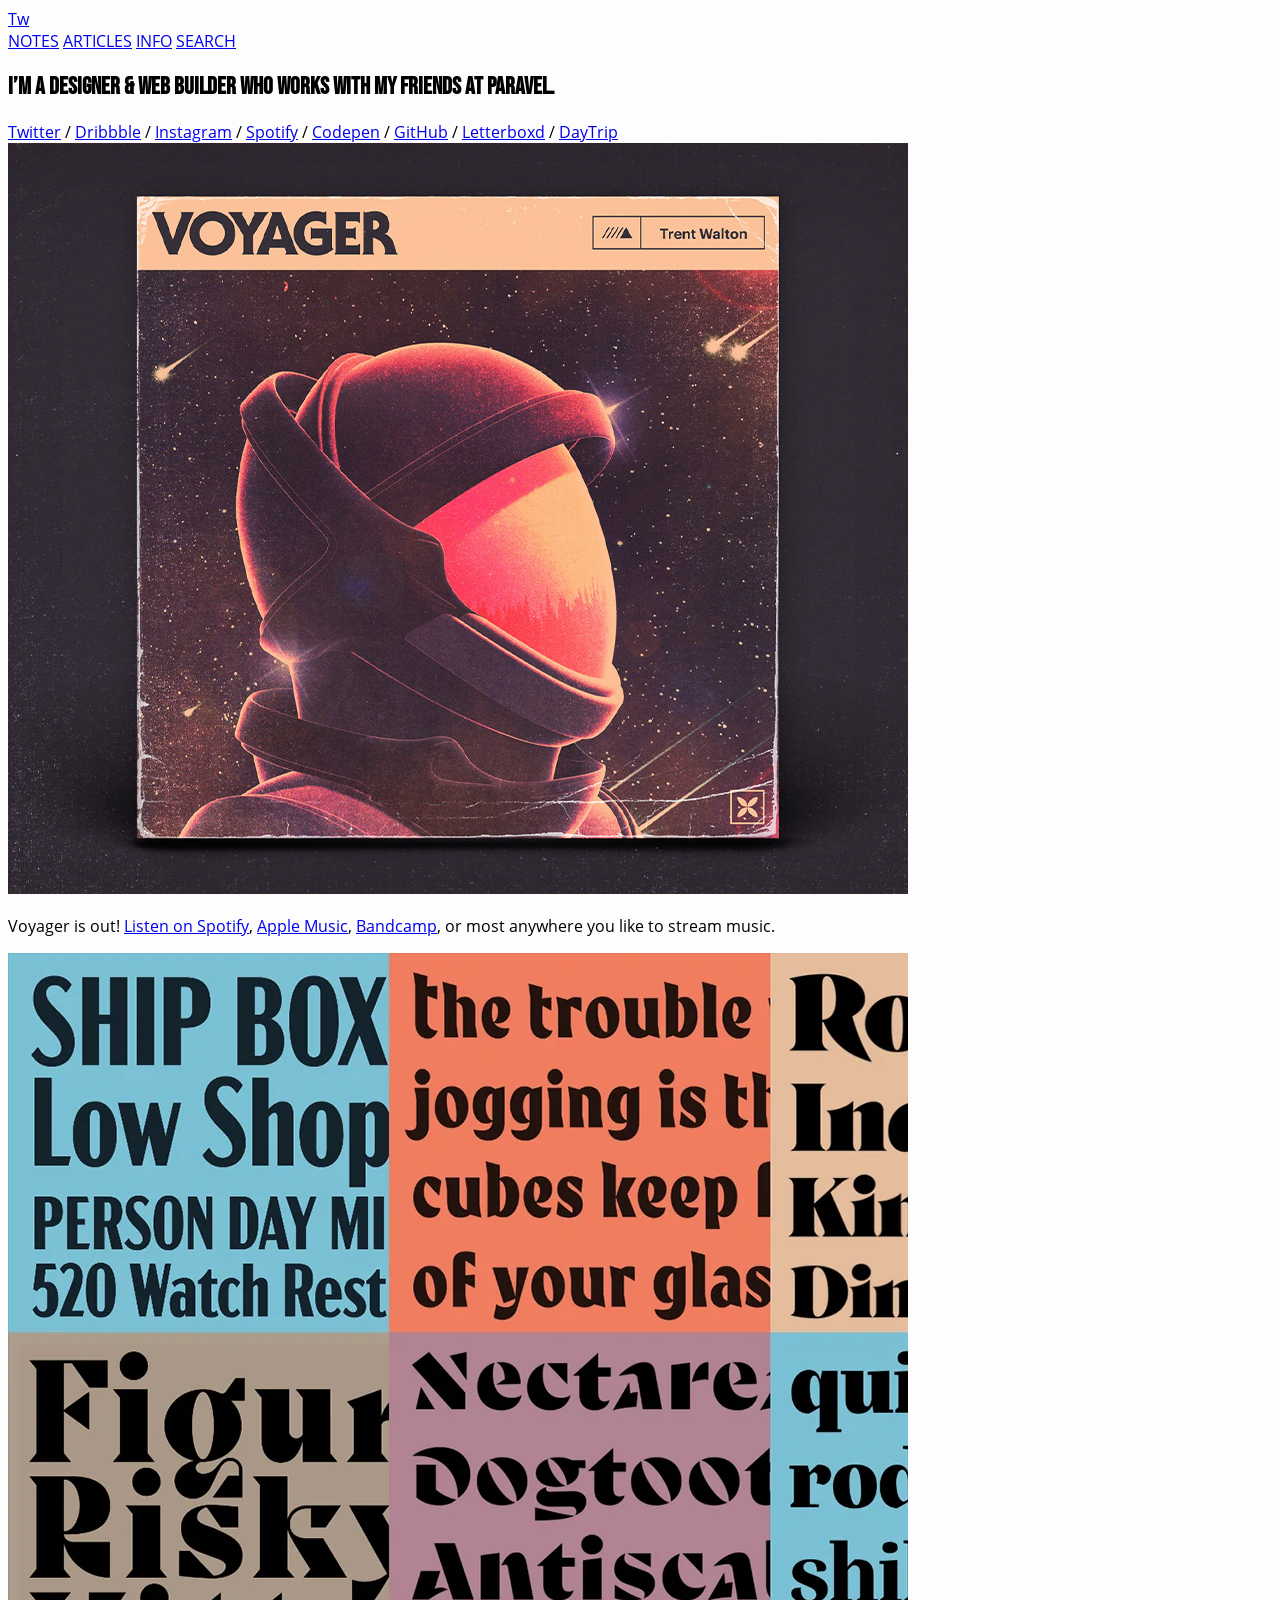
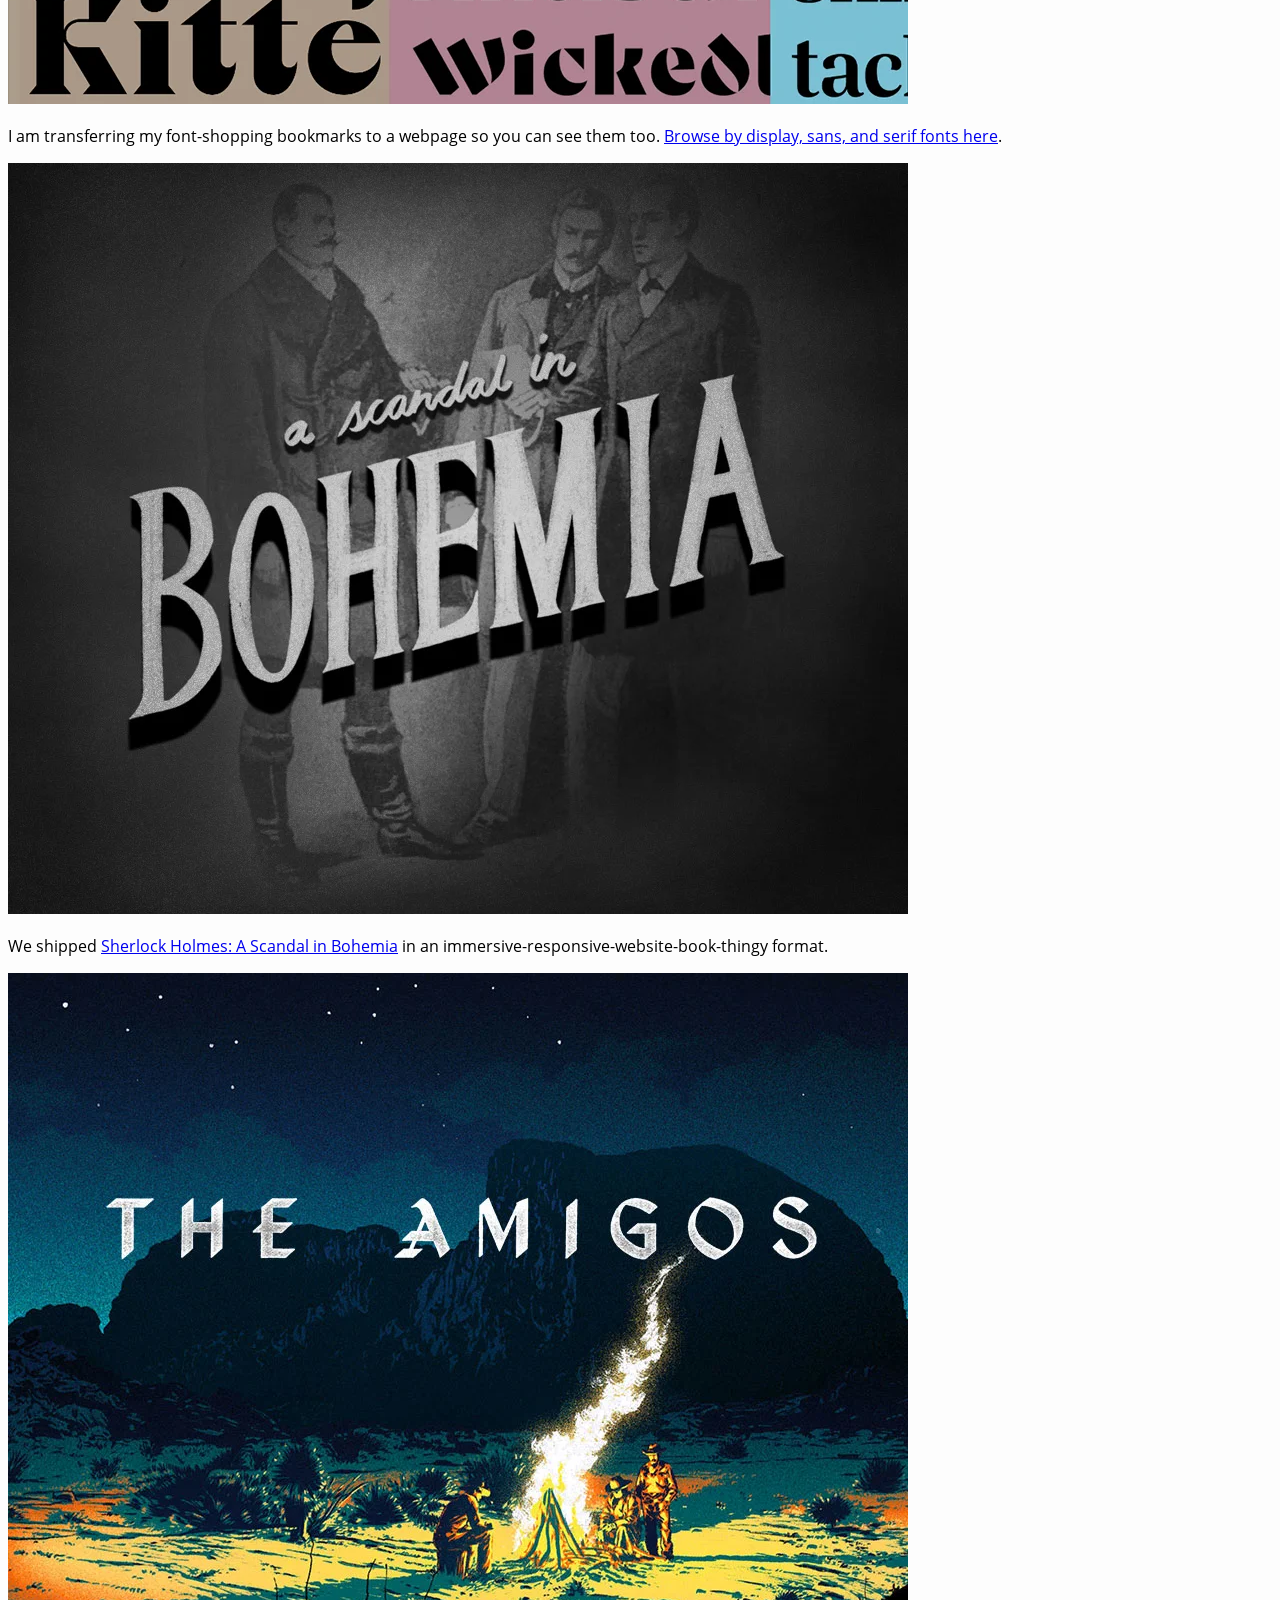
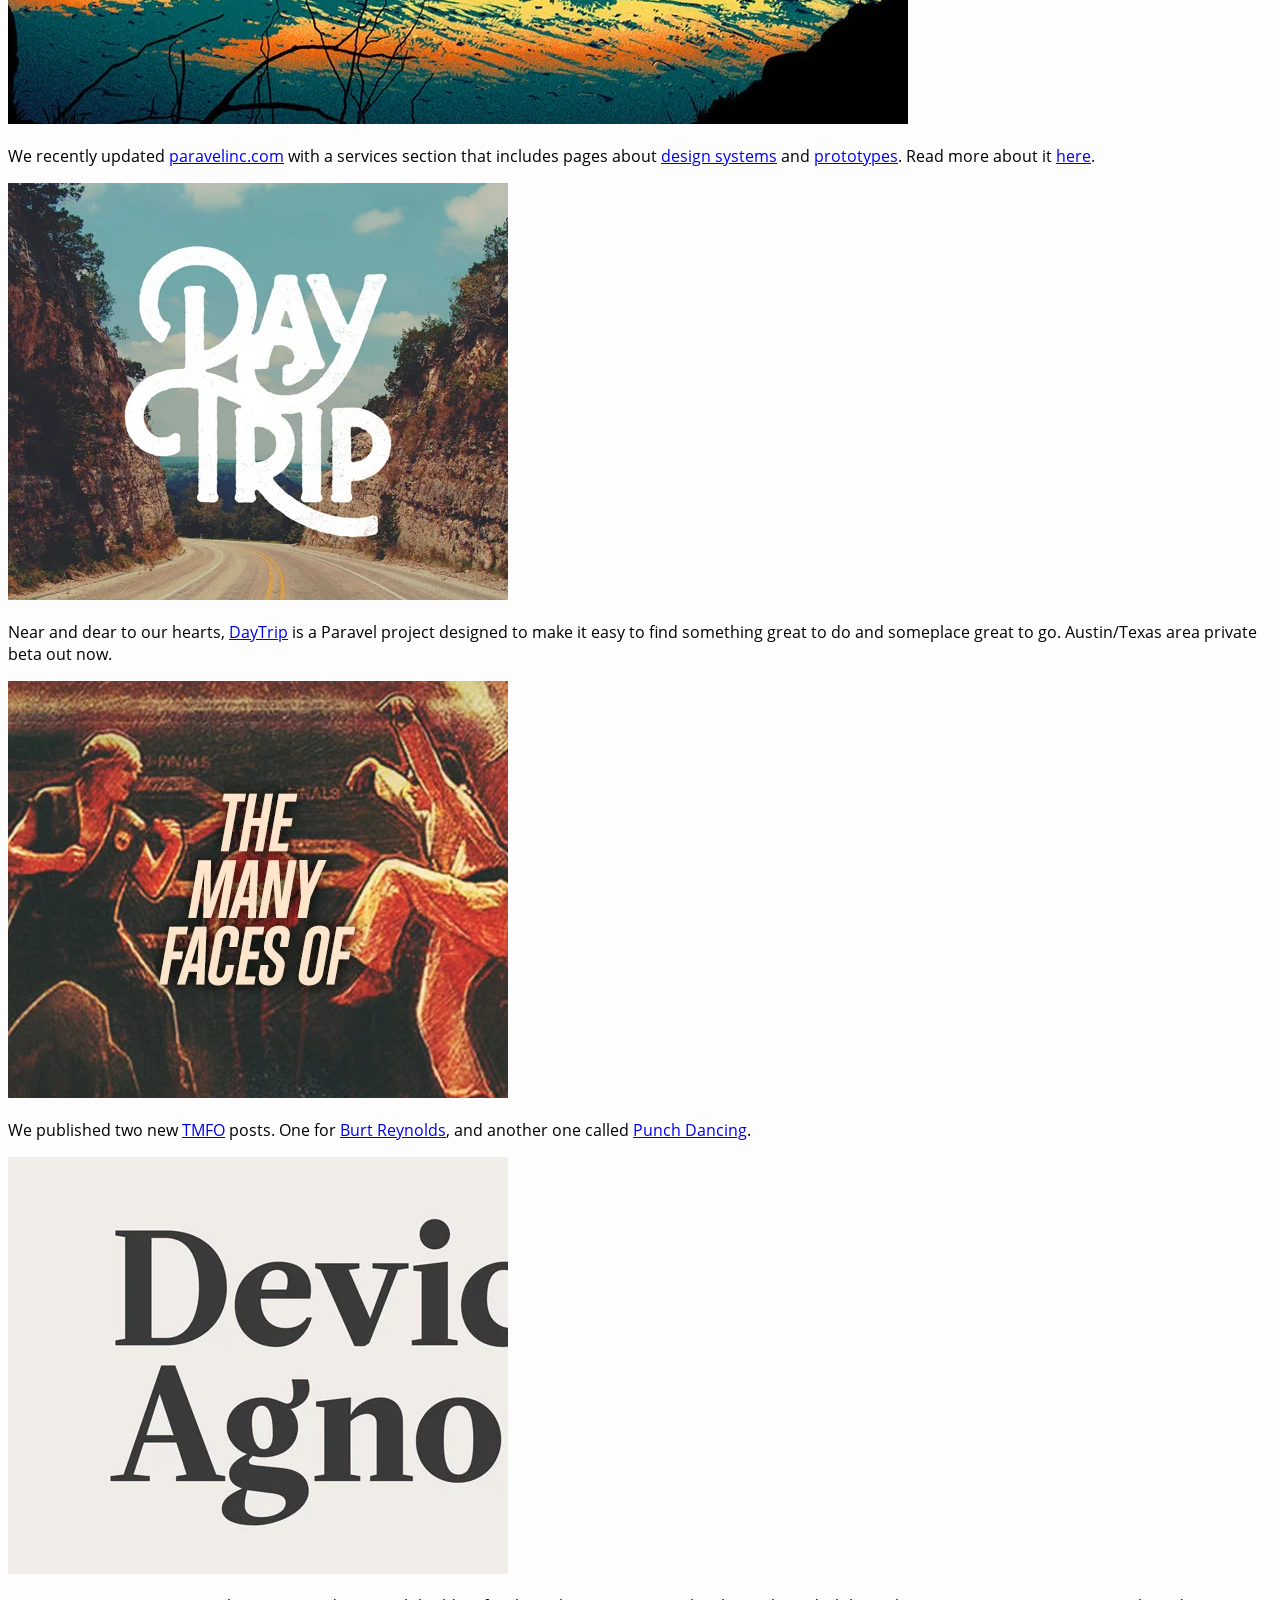
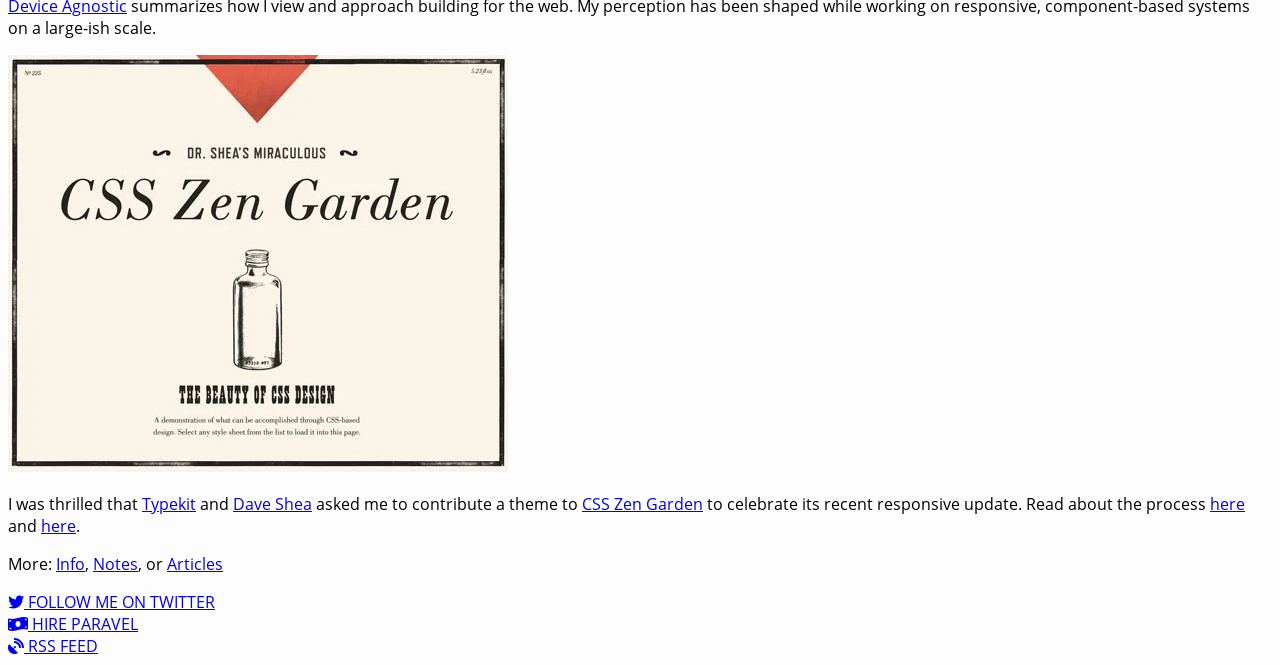
==== index.html @ 5608845d "Structure" ====
<!DOCTYPE html>
<html lang="es">
  <head>
    <meta charset="UTF-8">
    <meta http-equiv="X-UA-Compatible" content="IE=edge">
    <meta name="viewport" content="width=device-width, initial-scale=1.0">
    <title>Trent Walton (Imitacion)</title>
    <link rel="stylesheet" href="https://cdnjs.cloudflare.com/ajax/libs/font-awesome/5.15.3/css/all.min.css" integrity="sha512-iBBXm8fW90+nuLcSKlbmrPcLa0OT92xO1BIsZ+ywDWZCvqsWgccV3gFoRBv0z+8dLJgyAHIhR35VZc2oM/gI1w==" crossorigin="anonymous" referrerpolicy="no-referrer" />
    <link rel="stylesheet" href="css/normalize.css">
    <link rel="stylesheet" href="css/style.css">
  </head>
  <body>
    <div class="container">
      <!-- Header -->
      <header class="header">
        <!-- Header__Logo -->
        <div class="header__logo">
          <a class="header__logo__link" href="/">Tw</a>
        </div>
        <!-- Header__Nav -->
        <nav class="header__nav">
          <a class="header__nav__link" href="#">NOTES</a>
          <a class="header__nav__link" href="#">ARTICLES</a>
          <a class="header__nav__link" href="#">INFO</a>
          <a class="header__nav__link" href="#">SEARCH</a>
        </nav>
      </header>

      <!-- Main -->
      <main class="main">
        <article class="main__article">
          <!-- Main__Article__Title -->
          <h1 class="main__article__title">I’m a designer & web builder who works with my friends at Paravel.</h1>
          <!-- Main__Article__Title__Links -->
          <div class="main__article__title__links">
            <a href="#" class="main__article__title__links__link">Twitter</a> / 
            <a href="#" class="main__article__title__links__link">Dribbble</a> / 
            <a href="#" class="main__article__title__links__link">Instagram</a> / 
            <a href="#" class="main__article__title__links__link">Spotify</a> / 
            <a href="#" class="main__article__title__links__link">Codepen</a> / 
            <a href="#" class="main__article__title__links__link">GitHub</a> / 
            <a href="#" class="main__article__title__links__link">Letterboxd</a> / 
            <a href="#" class="main__article__title__links__link">DayTrip</a>
          </div>
          <!-- Main__Article__Section -->
          <section class="main__article__section">
            <div class="main__article__section__img">
              <img src="img/img-1.jpg" alt="">
            </div>
            <div class="main__article__section__txt">
              <p class="main__article__section__txt__text">Voyager is out! <a class="main__article__section__txt__text__link" href="#">Listen on Spotify</a>, <a class="main__article__section__txt__text__link" href="#">Apple Music</a>, <a class="main__article__section__txt__text__link" href="#">Bandcamp</a>, or most anywhere you like to stream music.</p>
            </div>
          </section>

          <section class="main__article__section">
            <div class="main__article__section__img">
              <img src="img/img-2.jpg" alt="">
            </div>
            <div class="main__article__section__txt">
              <p class="main__article__section__txt__text">I am transferring my font-shopping bookmarks to a webpage so you can see them too. <a class="main__article__section__txt__text__link" href="#">Browse by display, sans, and serif fonts here</a>.</p>
            </div>
          </section>

          <section class="main__article__section">
            <div class="main__article__section__img">
              <img src="img/img-3.jpg" alt="">
            </div>
            <div class="main__article__section__txt">
              <p class="main__article__section__txt__text">We shipped <a class="main__article__section__txt__text__link" href="#">Sherlock Holmes: A Scandal in Bohemia</a> in an immersive-responsive-website-book-thingy format.</p>
            </div>
          </section>

          <section class="main__article__section">
            <div class="main__article__section__img">
              <img src="img/img-4.jpg" alt="">
            </div>
            <div class="main__article__section__txt">
              <p class="main__article__section__txt__text">We recently updated <a class="main__article__section__txt__text__link" href="#">paravelinc.com</a> with a services section that includes pages about <a class="main__article__section__txt__text__link" href="#">design systems</a> and <a class="main__article__section__txt__text__link" href="#">prototypes</a>. Read more about it <a class="main__article__section__txt__text__link" href="#">here</a>.</p>
            </div>
          </section>

          <section class="main__article__section">
            <div class="main__article__section__img">
              <img src="img/img-5.jpg" alt="">
            </div>
            <div class="main__article__section__txt">
              <p class="main__article__section__txt__text">Near and dear to our hearts, <a class="main__article__section__txt__text__link" href="#">DayTrip</a> is a Paravel project designed to make it easy to find something great to do and someplace great to go. Austin/Texas area private beta out now.</p>
            </div>
          </section>

          <section class="main__article__section">
            <div class="main__article__section__img">
              <img src="img/img-6.jpg" alt="">
            </div>
            <div class="main__article__section__txt">
              <p class="main__article__section__txt__text">We published two new <a class="main__article__section__txt__text__link" href="#">TMFO</a> posts. One for <a class="main__article__section__txt__text__link" href="#">Burt Reynolds</a>, and another one called <a class="main__article__section__txt__text__link" href="#">Punch Dancing</a>.</p>
            </div>
          </section>

          <section class="main__article__section">
            <div class="main__article__section__img">
              <img src="img/img-7.jpg" alt="">
            </div>
            <div class="main__article__section__txt">
              <p class="main__article__section__txt__text"><a class="main__article__section__txt__text__link" href="#">Device Agnostic</a> summarizes how I view and approach building for the web. My perception has been shaped while working on responsive, component-based systems on a large-ish scale.</p>
            </div>
          </section>

          <section class="main__article__section">
            <div class="main__article__section__img">
              <img src="img/img-8.jpg" alt="">
            </div>
            <div class="main__article__section__txt">
              <p class="main__article__section__txt__text">I was thrilled that <a class="main__article__section__txt__text__link" href="#">Typekit</a> and <a class="main__article__section__txt__text__link" href="#">Dave Shea</a> asked me to contribute a theme to <a class="main__article__section__txt__text__link" href="#">CSS Zen Garden</a> to celebrate its recent responsive update. Read about the process <a class="main__article__section__txt__text__link" href="#">here</a> and <a class="main__article__section__txt__text__link" href="#">here</a>.</p>
            </div>
          </section>

          <!-- Main__Article__More -->
          <div class="main__article__more">
            <p class="main__article__more__txt">More: <a class="main__article__more__txt__link" href="#">Info</a>, <a class="main__article__more__txt__link" href="#">Notes</a>, or <a class="main__article__more__txt__link" href="#">Articles</a></p>
          </div>
        </article>
      </main>

      <!-- Footer -->
      <footer class="footer">
        <!-- Footer__Social -->
        <div class="footer__social">
          <a class="footer__social__link" href="#"><i class="fab fa-twitter"></i> FOLLOW ME ON TWITTER</a>
        </div>
        <!-- Footer__Contact -->
        <div class="footer__contact">
          <div class="footer__contact__links">
            <a href="#" class="footer__contact__links__link"><i class="fas fa-money-bill-wave"></i> HIRE PARAVEL</a>
          </div>

          <div class="footer__contact__links">
            <a href="#" class="footer__contact__links__link"><i class="fas fa-satellite-dish"></i> RSS FEED</a>
          </div>
        </div>
      </footer>
    </div>
  </body>
</html>
---- css/style.css ----
/* ---------- Fonts ---------- */
@font-face {
  font-family: "Lobster";
  src: url(../fonts/Lobster-Regular.ttf);
}
@font-face {
  font-family: "Bebas Neue";
  src: url(../fonts/BebasNeue-Regular.ttf);
}
@font-face {
  font-family: "Open Sans";
  font-weight: lighter;
  src: url(../fonts/OpenSans-Light.ttf);
}
@font-face {
  font-family: "Open Sans";
  src: url(../fonts/OpenSans-Regular.ttf);
}
@font-face {
  font-family: "Open Sans";
  font-weight: bold;
  src: url(../fonts/OpenSans-Bold.ttf);
}

/* ---------- All --------- */
body {
  background: rgb(253, 253, 253);
  font-family: "Open Sans", serif;
  font-weight: lighter;
}

h1, h2, h3, h4, h5, h6 {
  font-family: "Bebas Neue";
}
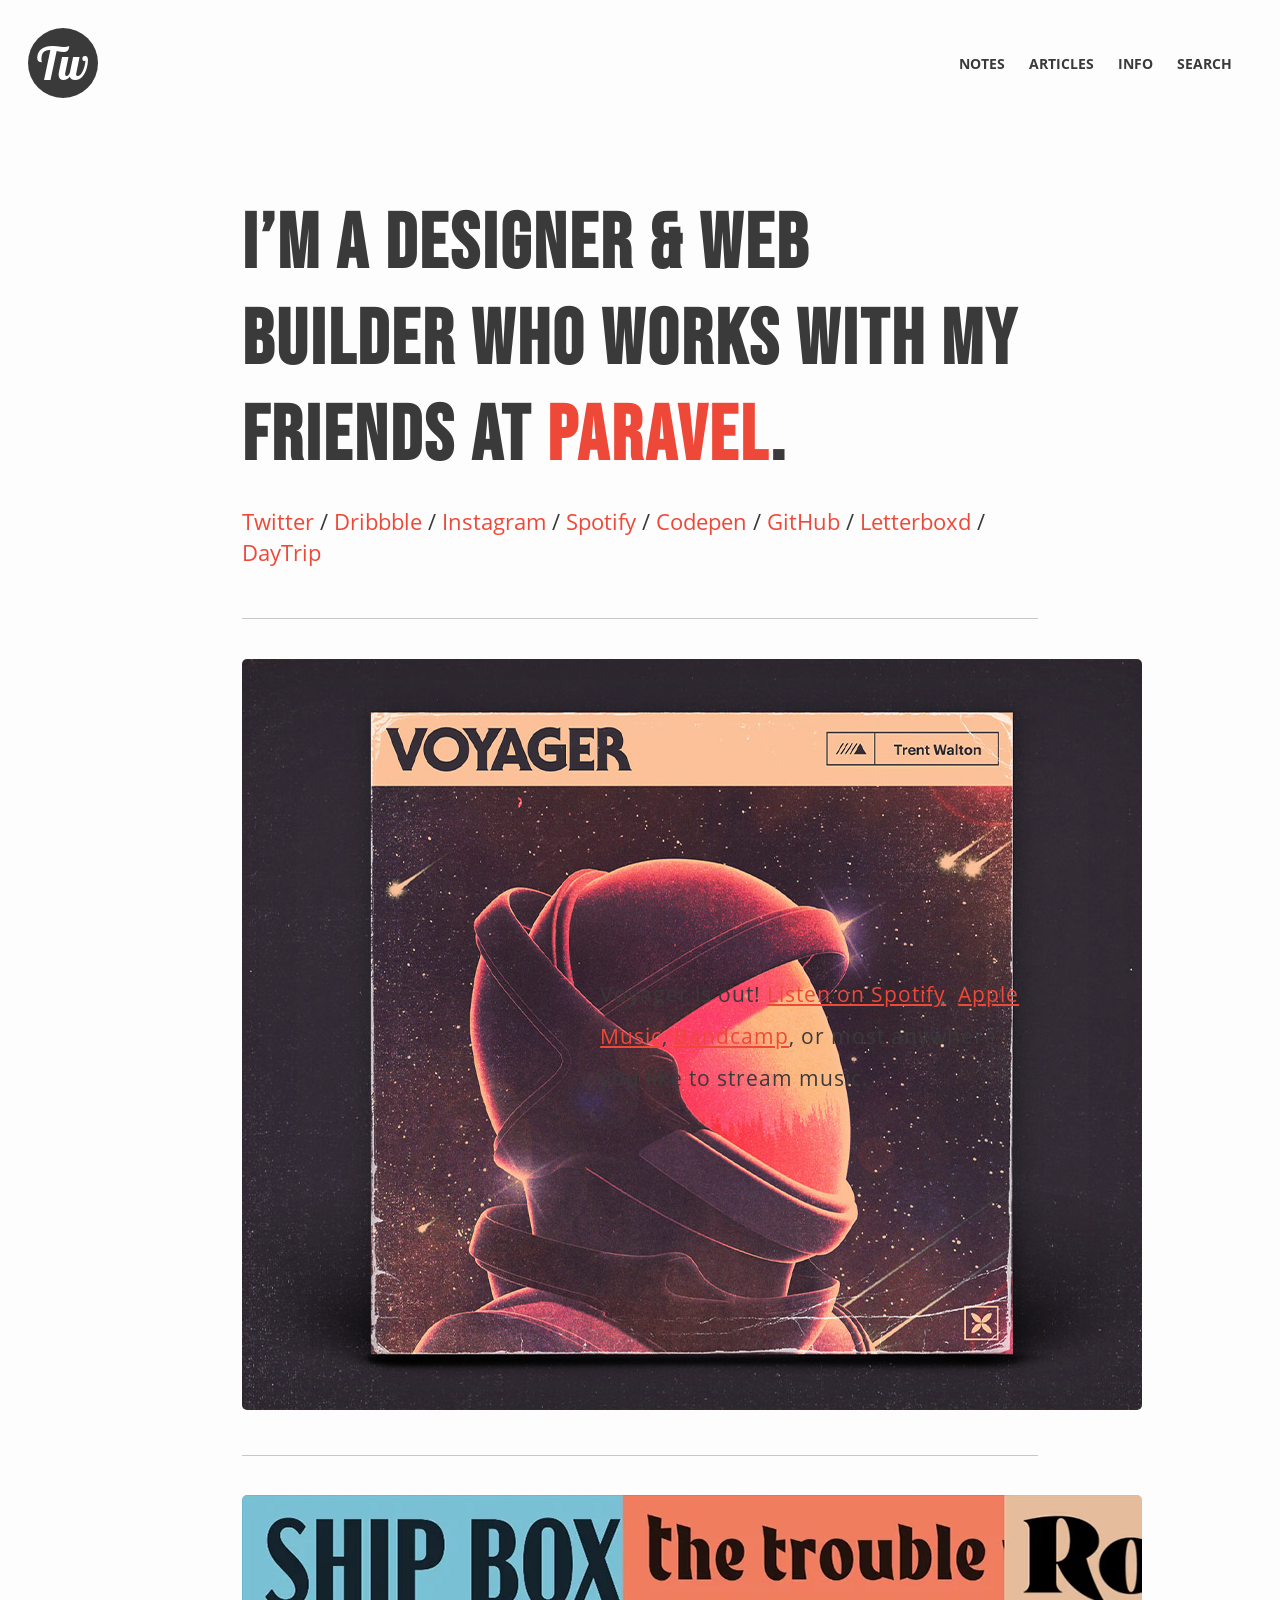
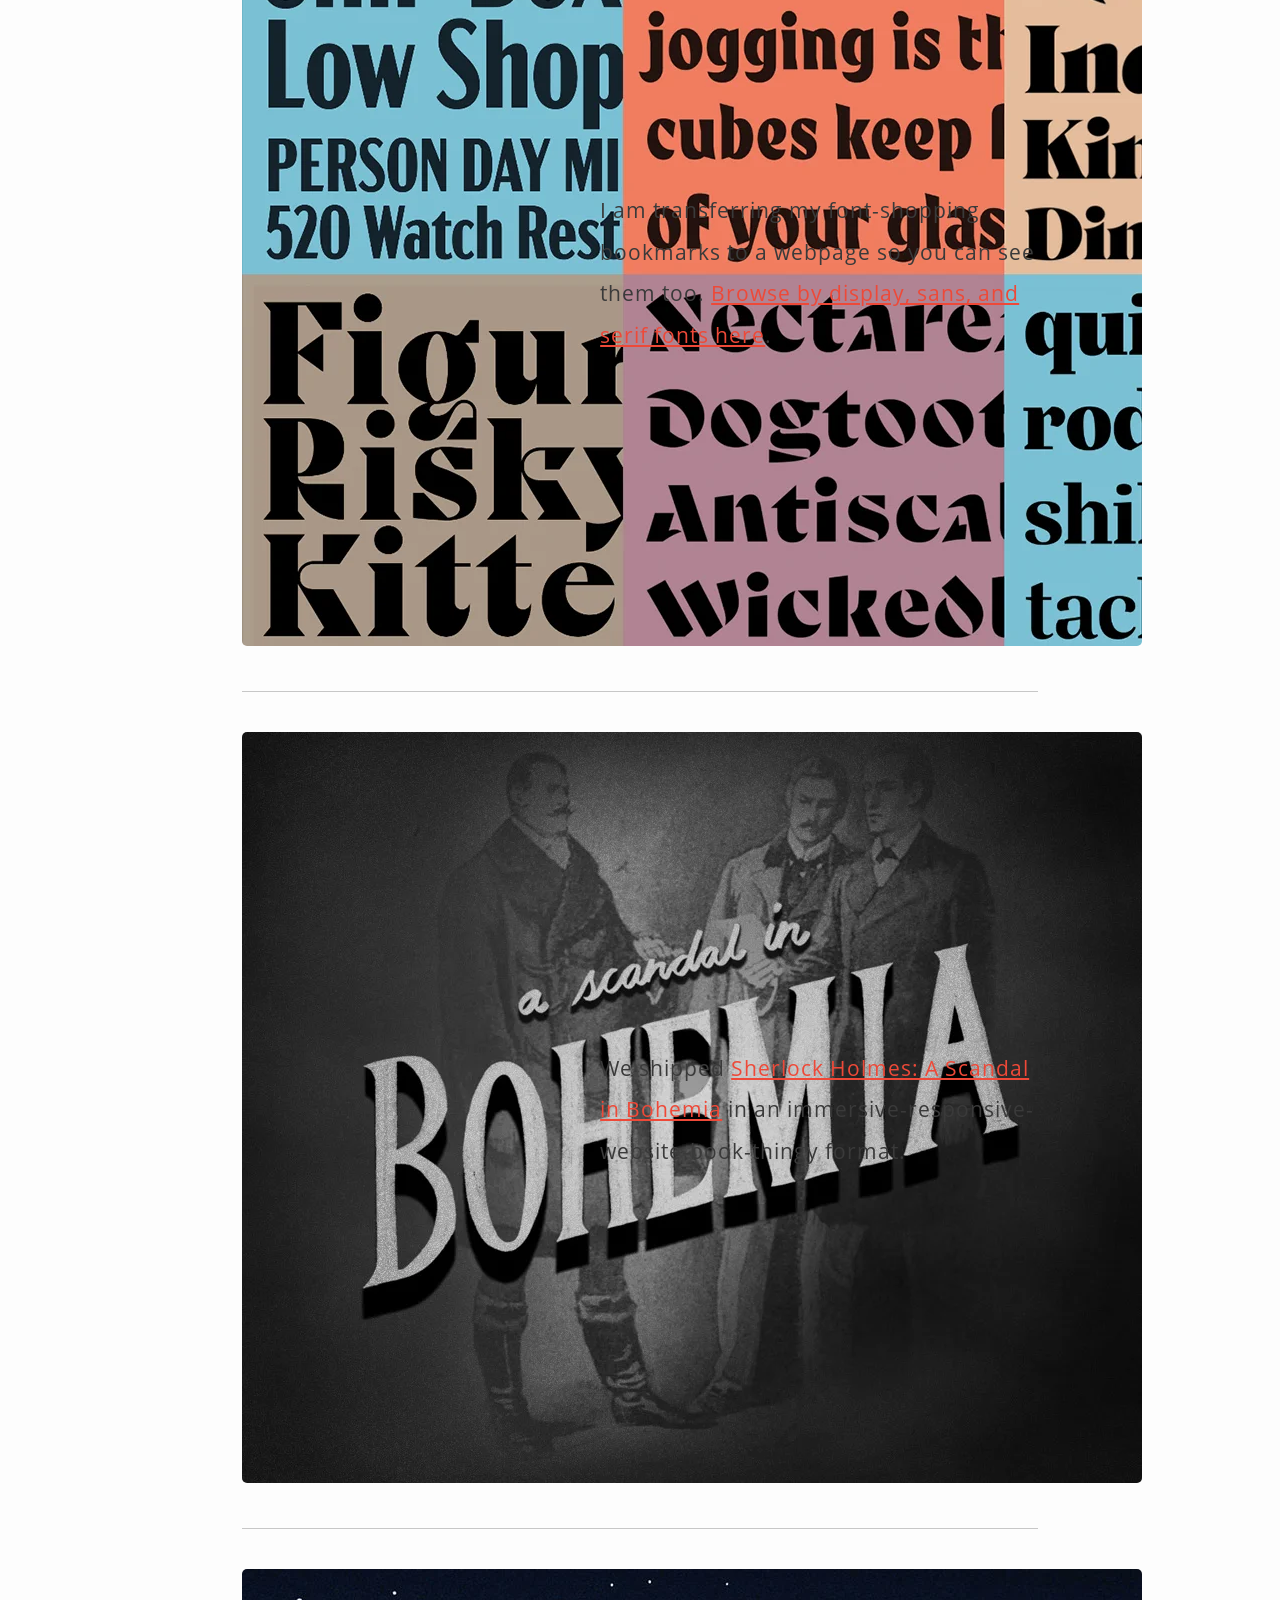
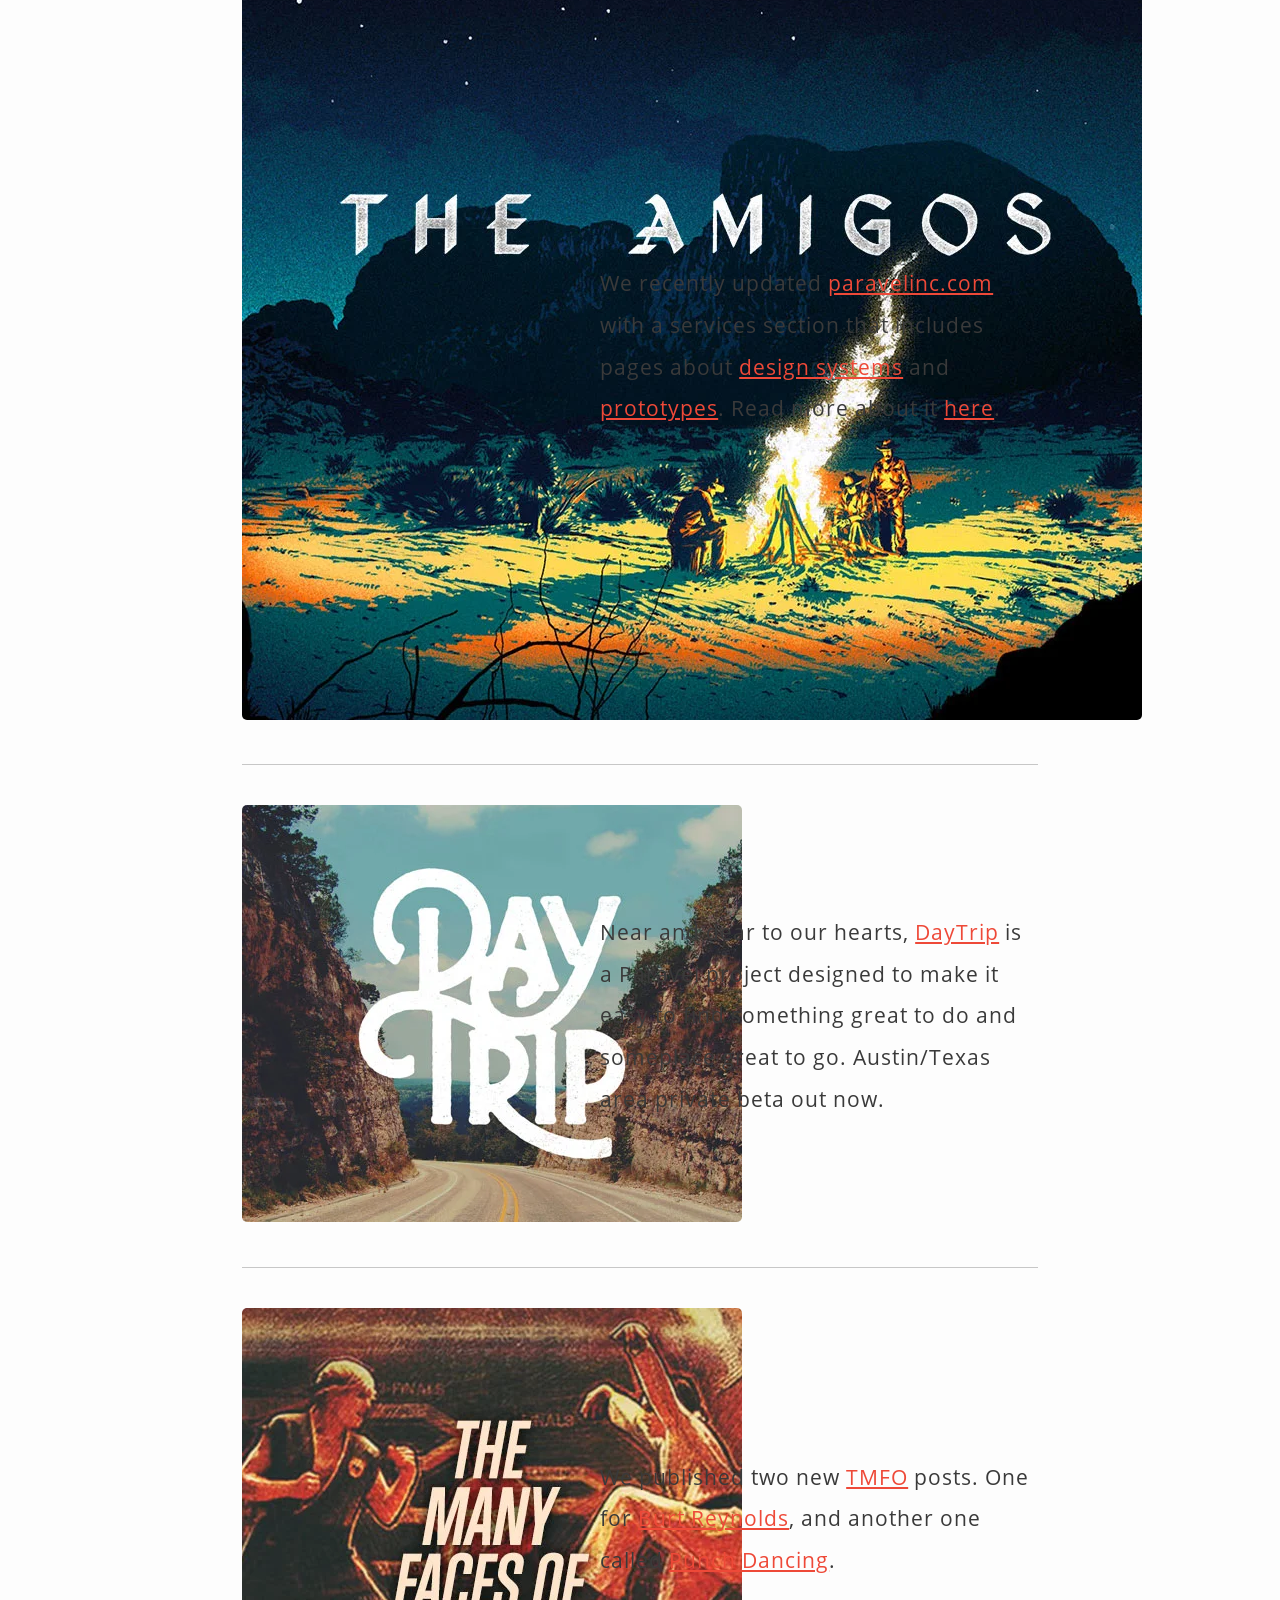
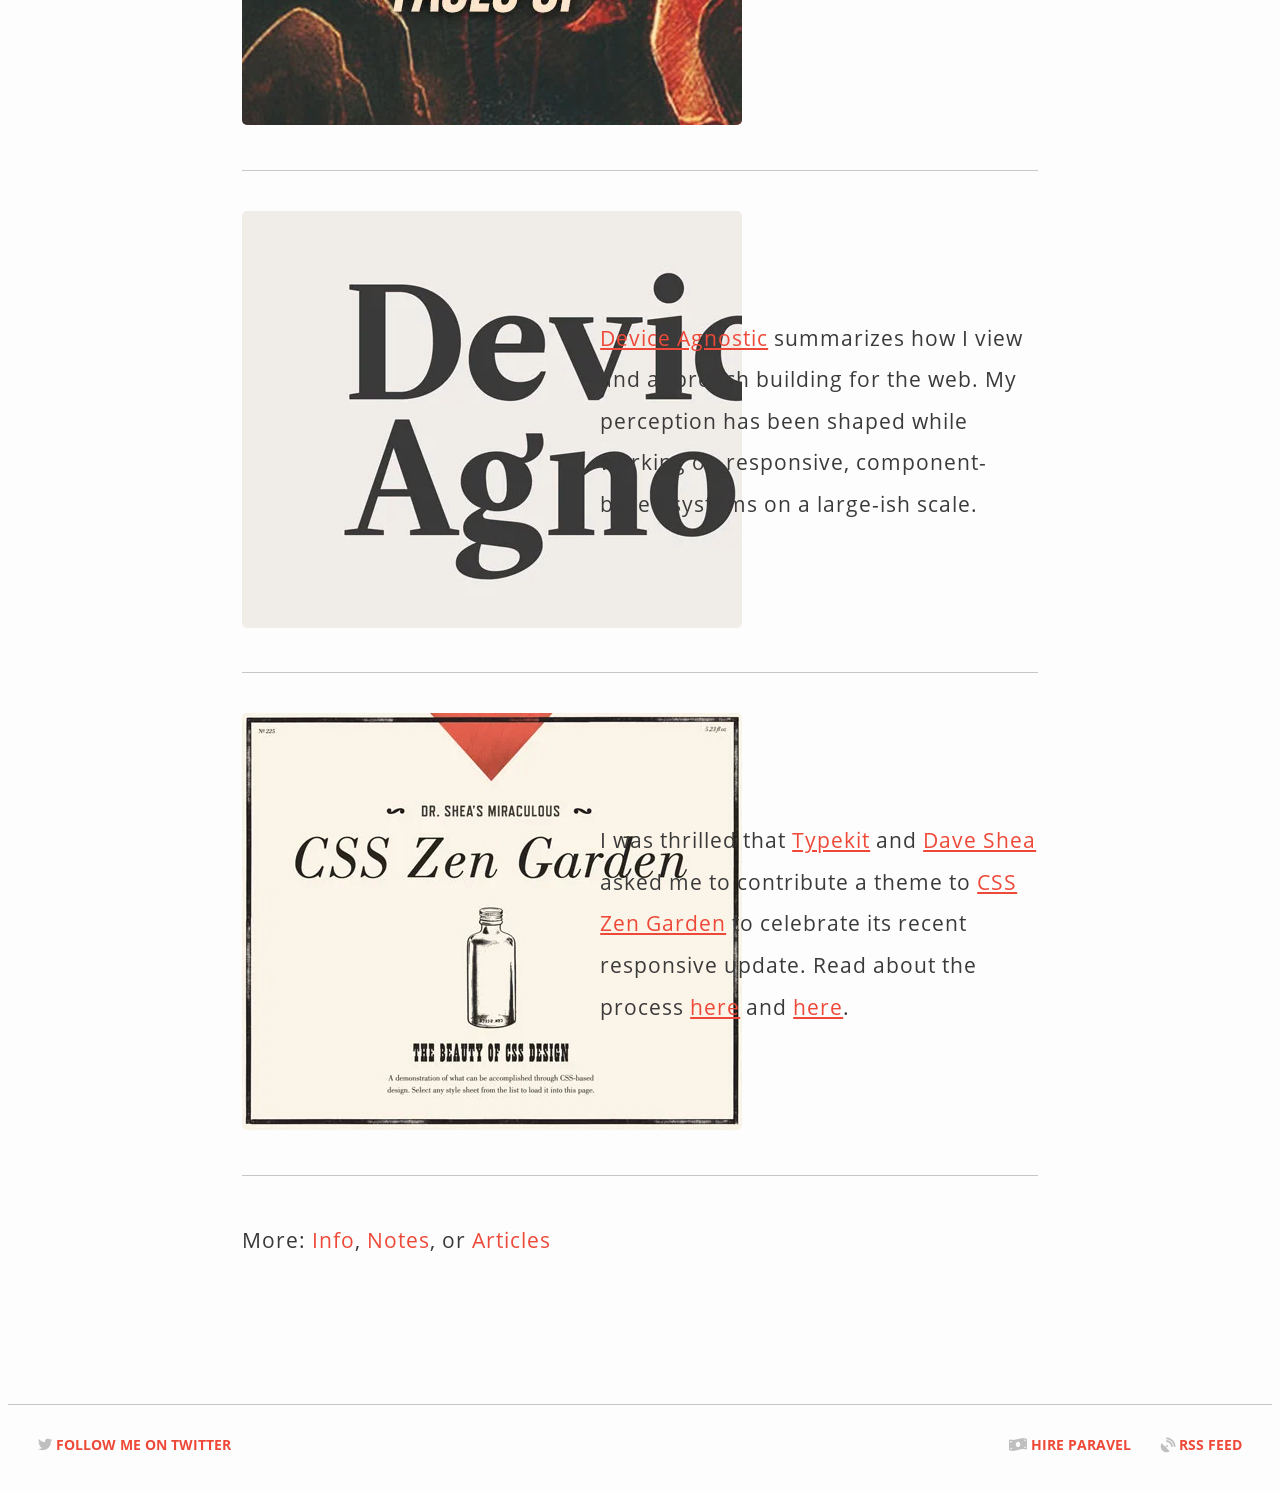
==== commit 6d95c3e0: ""Home" page without responsive." ====
--- a/index.html
+++ b/index.html
@@ -4,13 +4,13 @@
     <meta charset="UTF-8">
     <meta http-equiv="X-UA-Compatible" content="IE=edge">
     <meta name="viewport" content="width=device-width, initial-scale=1.0">
-    <title>Trent Walton (Imitacion)</title>
+    <title>Home | Trent Walton (Imitacion)</title>
     <link rel="stylesheet" href="https://cdnjs.cloudflare.com/ajax/libs/font-awesome/5.15.3/css/all.min.css" integrity="sha512-iBBXm8fW90+nuLcSKlbmrPcLa0OT92xO1BIsZ+ywDWZCvqsWgccV3gFoRBv0z+8dLJgyAHIhR35VZc2oM/gI1w==" crossorigin="anonymous" referrerpolicy="no-referrer" />
     <link rel="stylesheet" href="css/normalize.css">
     <link rel="stylesheet" href="css/style.css">
   </head>
   <body>
-    <div class="container">
+    <div class="container--flex">
       <!-- Header -->
       <header class="header">
         <!-- Header__Logo -->
@@ -28,98 +28,102 @@
 
       <!-- Main -->
       <main class="main">
-        <article class="main__article">
-          <!-- Main__Article__Title -->
-          <h1 class="main__article__title">I’m a designer & web builder who works with my friends at Paravel.</h1>
-          <!-- Main__Article__Title__Links -->
-          <div class="main__article__title__links">
-            <a href="#" class="main__article__title__links__link">Twitter</a> / 
-            <a href="#" class="main__article__title__links__link">Dribbble</a> / 
-            <a href="#" class="main__article__title__links__link">Instagram</a> / 
-            <a href="#" class="main__article__title__links__link">Spotify</a> / 
-            <a href="#" class="main__article__title__links__link">Codepen</a> / 
-            <a href="#" class="main__article__title__links__link">GitHub</a> / 
-            <a href="#" class="main__article__title__links__link">Letterboxd</a> / 
-            <a href="#" class="main__article__title__links__link">DayTrip</a>
-          </div>
-          <!-- Main__Article__Section -->
-          <section class="main__article__section">
-            <div class="main__article__section__img">
-              <img src="img/img-1.jpg" alt="">
+        <div class="container">
+          <article class="main__article">
+            <!-- Main__Article__Title -->
+            <div class="main__article__title">
+              <h1 class="main__article__title__txt">I’m a designer & web builder who works with my friends at <a class="main__article__title__txt__link" href="#">Paravel</a>.</h1>
+              <!-- Main__Article__Title__Links -->
+              <div class="main__article__title__links">
+                <a href="#" class="main__article__title__links__link">Twitter</a> / 
+                <a href="#" class="main__article__title__links__link">Dribbble</a> / 
+                <a href="#" class="main__article__title__links__link">Instagram</a> / 
+                <a href="#" class="main__article__title__links__link">Spotify</a> / 
+                <a href="#" class="main__article__title__links__link">Codepen</a> / 
+                <a href="#" class="main__article__title__links__link">GitHub</a> / 
+                <a href="#" class="main__article__title__links__link">Letterboxd</a> / 
+                <a href="#" class="main__article__title__links__link">DayTrip</a>
+              </div>
             </div>
-            <div class="main__article__section__txt">
-              <p class="main__article__section__txt__text">Voyager is out! <a class="main__article__section__txt__text__link" href="#">Listen on Spotify</a>, <a class="main__article__section__txt__text__link" href="#">Apple Music</a>, <a class="main__article__section__txt__text__link" href="#">Bandcamp</a>, or most anywhere you like to stream music.</p>
+            <!-- Main__Article__Section -->
+            <section class="main__article__section">
+              <div class="main__article__section__img">
+                <img class="main__article__section__img__image" src="img/img-1.jpg" alt="">
+              </div>
+              <div class="main__article__section__txt">
+                <p class="main__article__section__txt__text">Voyager is out! <a class="main__article__section__txt__text__link" href="#">Listen on Spotify</a>, <a class="main__article__section__txt__text__link" href="#">Apple Music</a>, <a class="main__article__section__txt__text__link" href="#">Bandcamp</a>, or most anywhere you like to stream music.</p>
+              </div>
+            </section>
+
+            <section class="main__article__section">
+              <div class="main__article__section__img">
+                <img class="main__article__section__img__image" src="img/img-2.jpg" alt="">
+              </div>
+              <div class="main__article__section__txt">
+                <p class="main__article__section__txt__text">I am transferring my font-shopping bookmarks to a webpage so you can see them too. <a class="main__article__section__txt__text__link" href="#">Browse by display, sans, and serif fonts here</a>.</p>
+              </div>
+            </section>
+
+            <section class="main__article__section">
+              <div class="main__article__section__img">
+                <img class="main__article__section__img__image" src="img/img-3.jpg" alt="">
+              </div>
+              <div class="main__article__section__txt">
+                <p class="main__article__section__txt__text">We shipped <a class="main__article__section__txt__text__link" href="#">Sherlock Holmes: A Scandal in Bohemia</a> in an immersive-responsive-website-book-thingy format.</p>
+              </div>
+            </section>
+
+            <section class="main__article__section">
+              <div class="main__article__section__img">
+                <img class="main__article__section__img__image" src="img/img-4.jpg" alt="">
+              </div>
+              <div class="main__article__section__txt">
+                <p class="main__article__section__txt__text">We recently updated <a class="main__article__section__txt__text__link" href="#">paravelinc.com</a> with a services section that includes pages about <a class="main__article__section__txt__text__link" href="#">design systems</a> and <a class="main__article__section__txt__text__link" href="#">prototypes</a>. Read more about it <a class="main__article__section__txt__text__link" href="#">here</a>.</p>
+              </div>
+            </section>
+
+            <section class="main__article__section">
+              <div class="main__article__section__img">
+                <img class="main__article__section__img__image" src="img/img-5.jpg" alt="">
+              </div>
+              <div class="main__article__section__txt">
+                <p class="main__article__section__txt__text">Near and dear to our hearts, <a class="main__article__section__txt__text__link" href="#">DayTrip</a> is a Paravel project designed to make it easy to find something great to do and someplace great to go. Austin/Texas area private beta out now.</p>
+              </div>
+            </section>
+
+            <section class="main__article__section">
+              <div class="main__article__section__img">
+                <img class="main__article__section__img__image" src="img/img-6.jpg" alt="">
+              </div>
+              <div class="main__article__section__txt">
+                <p class="main__article__section__txt__text">We published two new <a class="main__article__section__txt__text__link" href="#">TMFO</a> posts. One for <a class="main__article__section__txt__text__link" href="#">Burt Reynolds</a>, and another one called <a class="main__article__section__txt__text__link" href="#">Punch Dancing</a>.</p>
+              </div>
+            </section>
+
+            <section class="main__article__section">
+              <div class="main__article__section__img">
+                <img class="main__article__section__img__image" src="img/img-7.jpg" alt="">
+              </div>
+              <div class="main__article__section__txt">
+                <p class="main__article__section__txt__text"><a class="main__article__section__txt__text__link" href="#">Device Agnostic</a> summarizes how I view and approach building for the web. My perception has been shaped while working on responsive, component-based systems on a large-ish scale.</p>
+              </div>
+            </section>
+
+            <section class="main__article__section">
+              <div class="main__article__section__img">
+                <img class="main__article__section__img__image" src="img/img-8.jpg" alt="">
+              </div>
+              <div class="main__article__section__txt">
+                <p class="main__article__section__txt__text">I was thrilled that <a class="main__article__section__txt__text__link" href="#">Typekit</a> and <a class="main__article__section__txt__text__link" href="#">Dave Shea</a> asked me to contribute a theme to <a class="main__article__section__txt__text__link" href="#">CSS Zen Garden</a> to celebrate its recent responsive update. Read about the process <a class="main__article__section__txt__text__link" href="#">here</a> and <a class="main__article__section__txt__text__link" href="#">here</a>.</p>
+              </div>
+            </section>
+
+            <!-- Main__Article__More -->
+            <div class="main__article__more">
+              <p class="main__article__more__txt">More: <a class="main__article__more__txt__link" href="#">Info</a>, <a class="main__article__more__txt__link" href="#">Notes</a>, or <a class="main__article__more__txt__link" href="#">Articles</a></p>
             </div>
-          </section>
-
-          <section class="main__article__section">
-            <div class="main__article__section__img">
-              <img src="img/img-2.jpg" alt="">
-            </div>
-            <div class="main__article__section__txt">
-              <p class="main__article__section__txt__text">I am transferring my font-shopping bookmarks to a webpage so you can see them too. <a class="main__article__section__txt__text__link" href="#">Browse by display, sans, and serif fonts here</a>.</p>
-            </div>
-          </section>
-
-          <section class="main__article__section">
-            <div class="main__article__section__img">
-              <img src="img/img-3.jpg" alt="">
-            </div>
-            <div class="main__article__section__txt">
-              <p class="main__article__section__txt__text">We shipped <a class="main__article__section__txt__text__link" href="#">Sherlock Holmes: A Scandal in Bohemia</a> in an immersive-responsive-website-book-thingy format.</p>
-            </div>
-          </section>
-
-          <section class="main__article__section">
-            <div class="main__article__section__img">
-              <img src="img/img-4.jpg" alt="">
-            </div>
-            <div class="main__article__section__txt">
-              <p class="main__article__section__txt__text">We recently updated <a class="main__article__section__txt__text__link" href="#">paravelinc.com</a> with a services section that includes pages about <a class="main__article__section__txt__text__link" href="#">design systems</a> and <a class="main__article__section__txt__text__link" href="#">prototypes</a>. Read more about it <a class="main__article__section__txt__text__link" href="#">here</a>.</p>
-            </div>
-          </section>
-
-          <section class="main__article__section">
-            <div class="main__article__section__img">
-              <img src="img/img-5.jpg" alt="">
-            </div>
-            <div class="main__article__section__txt">
-              <p class="main__article__section__txt__text">Near and dear to our hearts, <a class="main__article__section__txt__text__link" href="#">DayTrip</a> is a Paravel project designed to make it easy to find something great to do and someplace great to go. Austin/Texas area private beta out now.</p>
-            </div>
-          </section>
-
-          <section class="main__article__section">
-            <div class="main__article__section__img">
-              <img src="img/img-6.jpg" alt="">
-            </div>
-            <div class="main__article__section__txt">
-              <p class="main__article__section__txt__text">We published two new <a class="main__article__section__txt__text__link" href="#">TMFO</a> posts. One for <a class="main__article__section__txt__text__link" href="#">Burt Reynolds</a>, and another one called <a class="main__article__section__txt__text__link" href="#">Punch Dancing</a>.</p>
-            </div>
-          </section>
-
-          <section class="main__article__section">
-            <div class="main__article__section__img">
-              <img src="img/img-7.jpg" alt="">
-            </div>
-            <div class="main__article__section__txt">
-              <p class="main__article__section__txt__text"><a class="main__article__section__txt__text__link" href="#">Device Agnostic</a> summarizes how I view and approach building for the web. My perception has been shaped while working on responsive, component-based systems on a large-ish scale.</p>
-            </div>
-          </section>
-
-          <section class="main__article__section">
-            <div class="main__article__section__img">
-              <img src="img/img-8.jpg" alt="">
-            </div>
-            <div class="main__article__section__txt">
-              <p class="main__article__section__txt__text">I was thrilled that <a class="main__article__section__txt__text__link" href="#">Typekit</a> and <a class="main__article__section__txt__text__link" href="#">Dave Shea</a> asked me to contribute a theme to <a class="main__article__section__txt__text__link" href="#">CSS Zen Garden</a> to celebrate its recent responsive update. Read about the process <a class="main__article__section__txt__text__link" href="#">here</a> and <a class="main__article__section__txt__text__link" href="#">here</a>.</p>
-            </div>
-          </section>
-
-          <!-- Main__Article__More -->
-          <div class="main__article__more">
-            <p class="main__article__more__txt">More: <a class="main__article__more__txt__link" href="#">Info</a>, <a class="main__article__more__txt__link" href="#">Notes</a>, or <a class="main__article__more__txt__link" href="#">Articles</a></p>
-          </div>
-        </article>
+          </article>
+        </div>
       </main>
 
       <!-- Footer -->
--- a/css/style.css
+++ b/css/style.css
@@ -25,10 +25,190 @@
 /* ---------- All --------- */
 body {
   background: rgb(253, 253, 253);
-  font-family: "Open Sans", serif;
+  font-family: "Open Sans", sans-serif;
   font-weight: lighter;
+  color: #3a3a3a;
 }
 
 h1, h2, h3, h4, h5, h6 {
   font-family: "Bebas Neue";
+}
+
+a {
+  color: #EE4938;
+  text-decoration: none;
+  transition: color 0.2s ease-out;
+}
+
+a:hover {
+  color: #A8291C;
+  transition: color 0.1s ease-out;
+}
+
+.container--flex {
+  display: flex;
+  flex-wrap: wrap;
+}
+
+/* ---------- Header --------- */
+.header {
+  margin-bottom: 80px;
+  padding: 20px;
+  
+  display: flex;
+  flex: 100%;
+  justify-content: space-between;
+  align-items: center;
+}
+
+/* ---------- Header__Logo --------- */
+.header__logo {
+  background: #3a3a3a;
+  width: 70px;
+  height: 70px;
+  border-radius: 50%;
+  cursor: pointer;
+  transition: box-shadow 0.3s ease-out;
+
+  display: flex;
+  justify-content: center;
+  align-items: center;
+}
+
+.header__logo:hover {
+  box-shadow: 0 0 5px #A8291C;
+  transition: box-shadow 0.3s ease-out;
+}
+
+.header__logo__link {
+  color: #fff;
+  font-family: "Lobster";
+  font-size: 2.8em;
+  transition: color 0.3s ease-out;
+}
+
+.header__logo__link:hover {
+  color: #f04532;
+  transition: color 0.3s ease-out;
+}
+
+/* ---------- Header__Nav --------- */
+.header__nav__link {
+  padding-right: 20px;
+  color: #3a3a3a;
+  font-weight: bold;
+  font-size: 0.9em;
+  transition: color 0.2s ease-out;
+}
+
+.header__nav__link:hover {
+  color: #EE4938;
+  transition: color 0.1s ease-out;
+}
+
+/* ---------- Main --------- */
+.container {
+  min-width: 250px;
+  margin: 0 auto;
+  width: 63%;
+}
+
+/* ---------- Main__Title --------- */
+.main__article__title {
+  border-bottom: 1px solid rgba(146, 146, 146, 0.5);
+
+  display: flex;
+  flex-direction: column;
+  flex: 100%;
+}
+
+.main__article__title__txt {
+  margin: 0;
+  font-size: 4.8em;
+  letter-spacing: 3px;
+  line-height: 1.25;
+}
+
+.main__article__title__links {
+  margin: 20px 0 50px 0;
+  font-size: 1.4em;
+}
+
+/* ---------- Main__Article__Section --------- */
+.main__article__section {
+  padding: 5% 0;
+  border-bottom: 1px solid rgba(146, 146, 146, 0.5);
+
+  display: flex;
+}
+
+/* ---------- Main__Article__Section__Img --------- */
+.main__article__section__img {
+  width: 40%;
+}
+
+.main__article__section__img__image {
+  cursor: pointer;
+  border-radius: 5px;
+  transition: all 0.3s ease-out;
+}
+
+.main__article__section__img__image:hover {  
+  opacity: 0.8;
+  transform: scale(1.01);
+  transition: all 0.2s ease-out;
+}
+
+/* ---------- Main__Article__Section__Txt --------- */
+.main__article__section__txt {
+  margin-left: 5%;
+
+  display: flex;
+  flex: 60%;
+  align-items: center;
+}
+
+.main__article__section__txt__text {
+  font-size: 1.3em;
+  letter-spacing: 1px;
+  line-height: 2;
+}
+
+.main__article__section__txt__text__link {
+  text-decoration: underline;
+}
+
+/* ---------- Main__Article__More --------- */
+.main__article__more {
+  margin-top: 50px;
+  margin-bottom: 150px;
+}
+
+.main__article__more__txt {
+  font-size: 1.3em;
+  letter-spacing: 1px;
+}
+
+/* ---------- Footer --------- */
+.footer {
+  padding: 30px;
+  border-top: 1px solid rgba(146, 146, 146, 0.5);
+  font-weight: bold;
+  font-size: .9em;
+
+  display: flex;
+  flex: 100%;
+  justify-content: space-between;
+}
+
+.footer__contact {
+  display: flex;
+}
+
+.footer__contact__links {
+  margin-left: 30px;
+}
+
+.footer [class*="fa-"] {
+  color: rgb(191, 191, 191);
 }
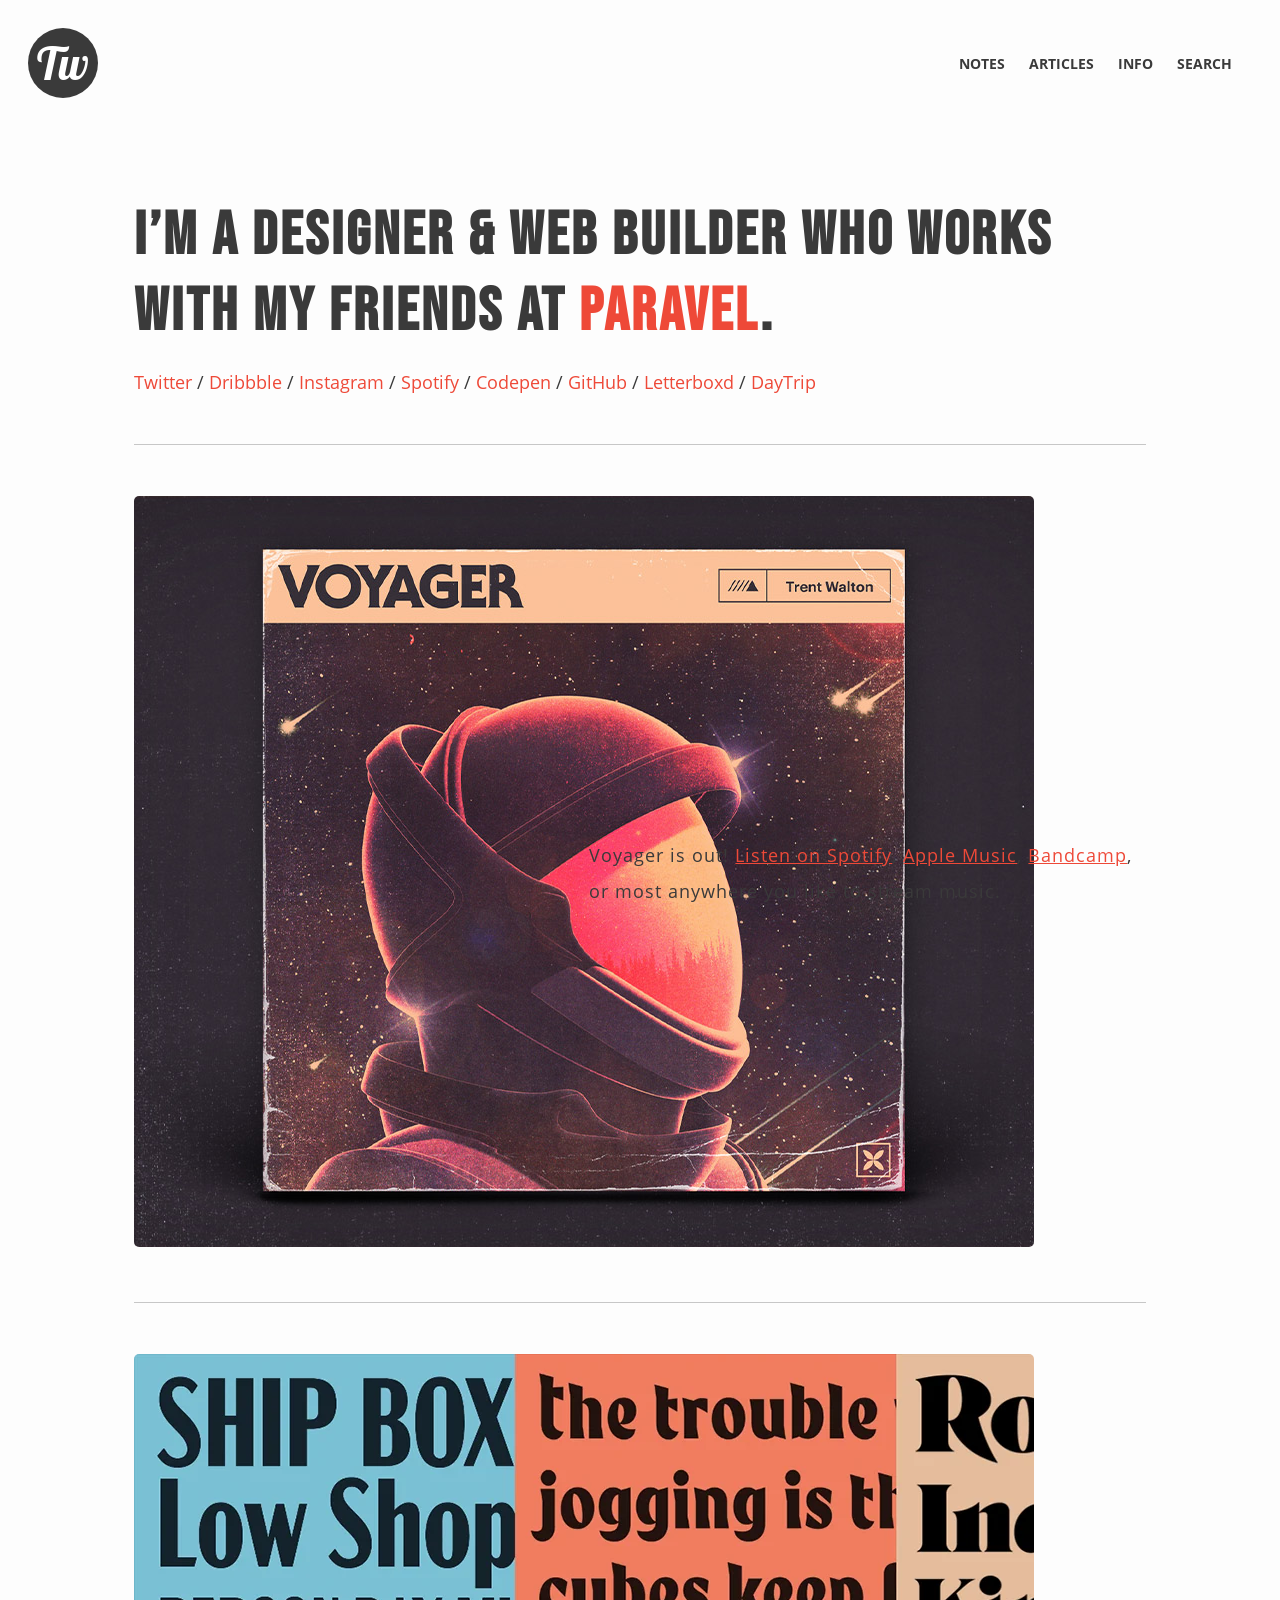
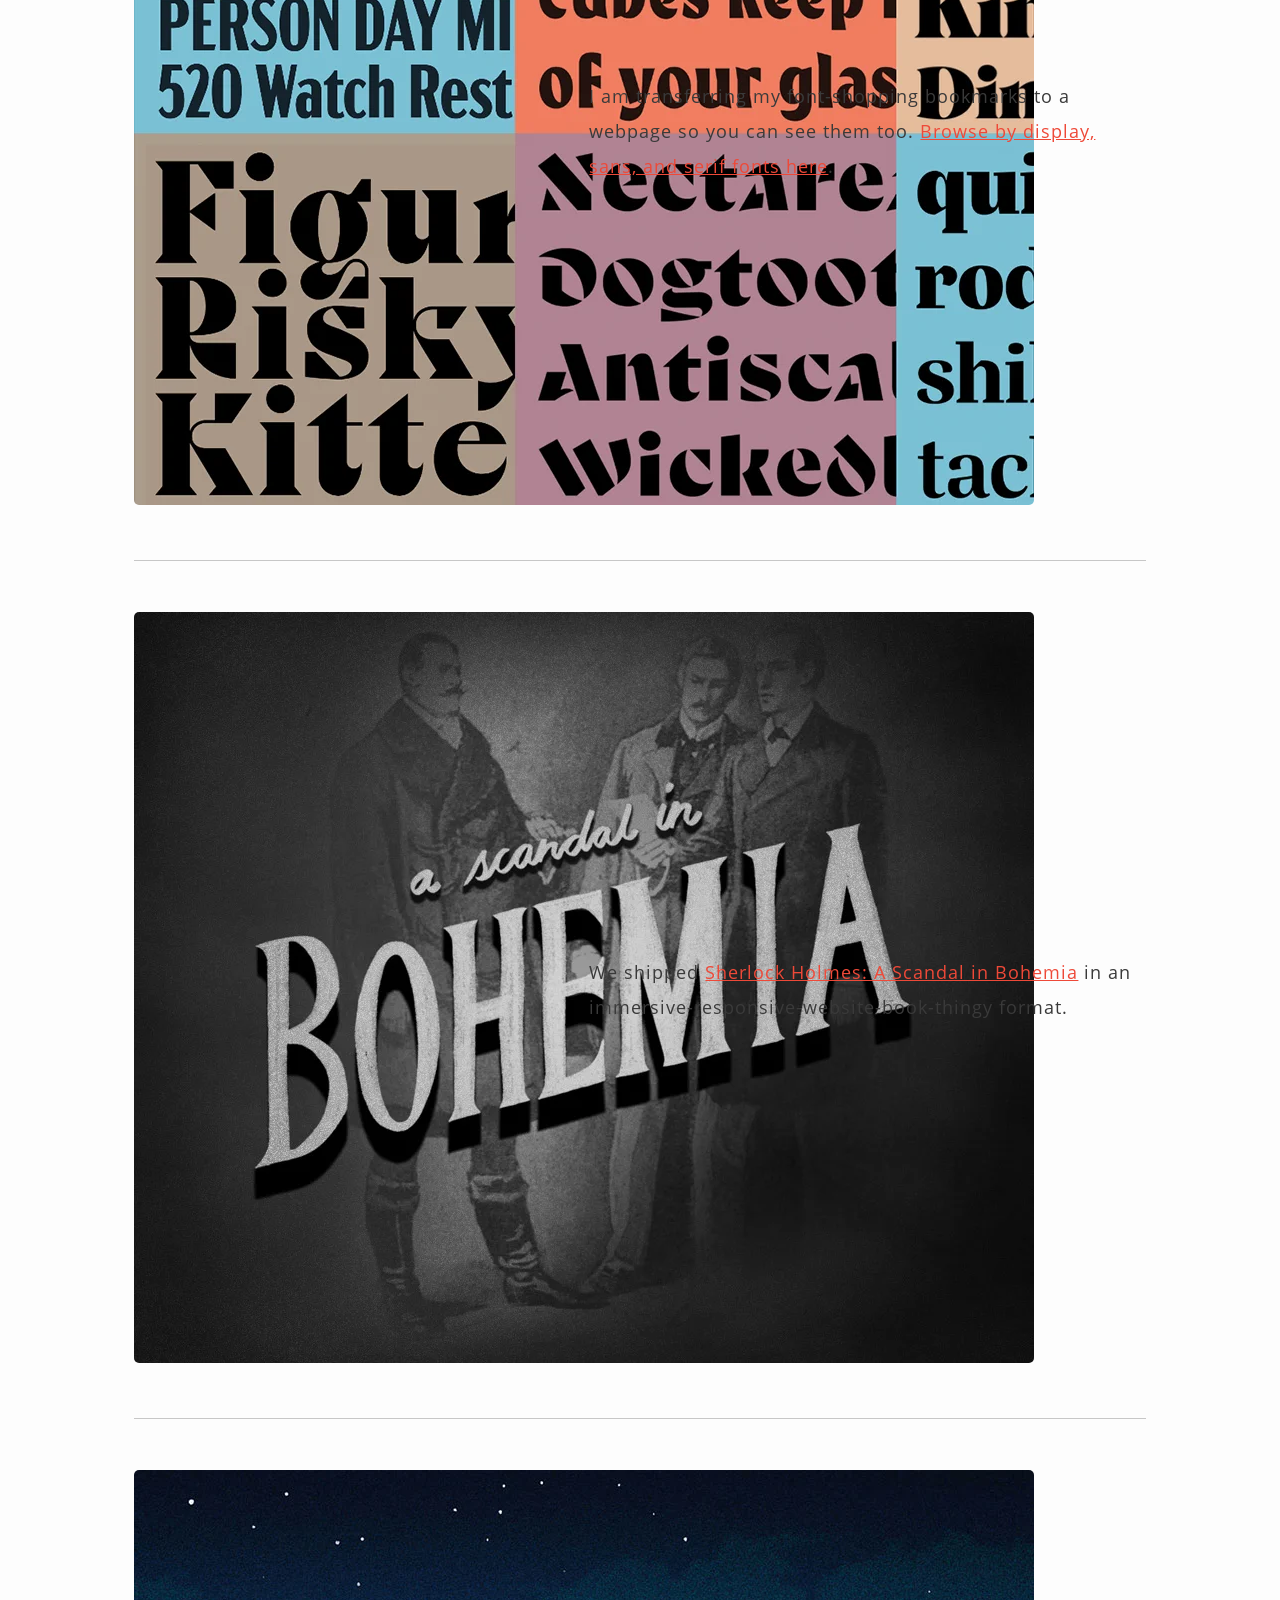
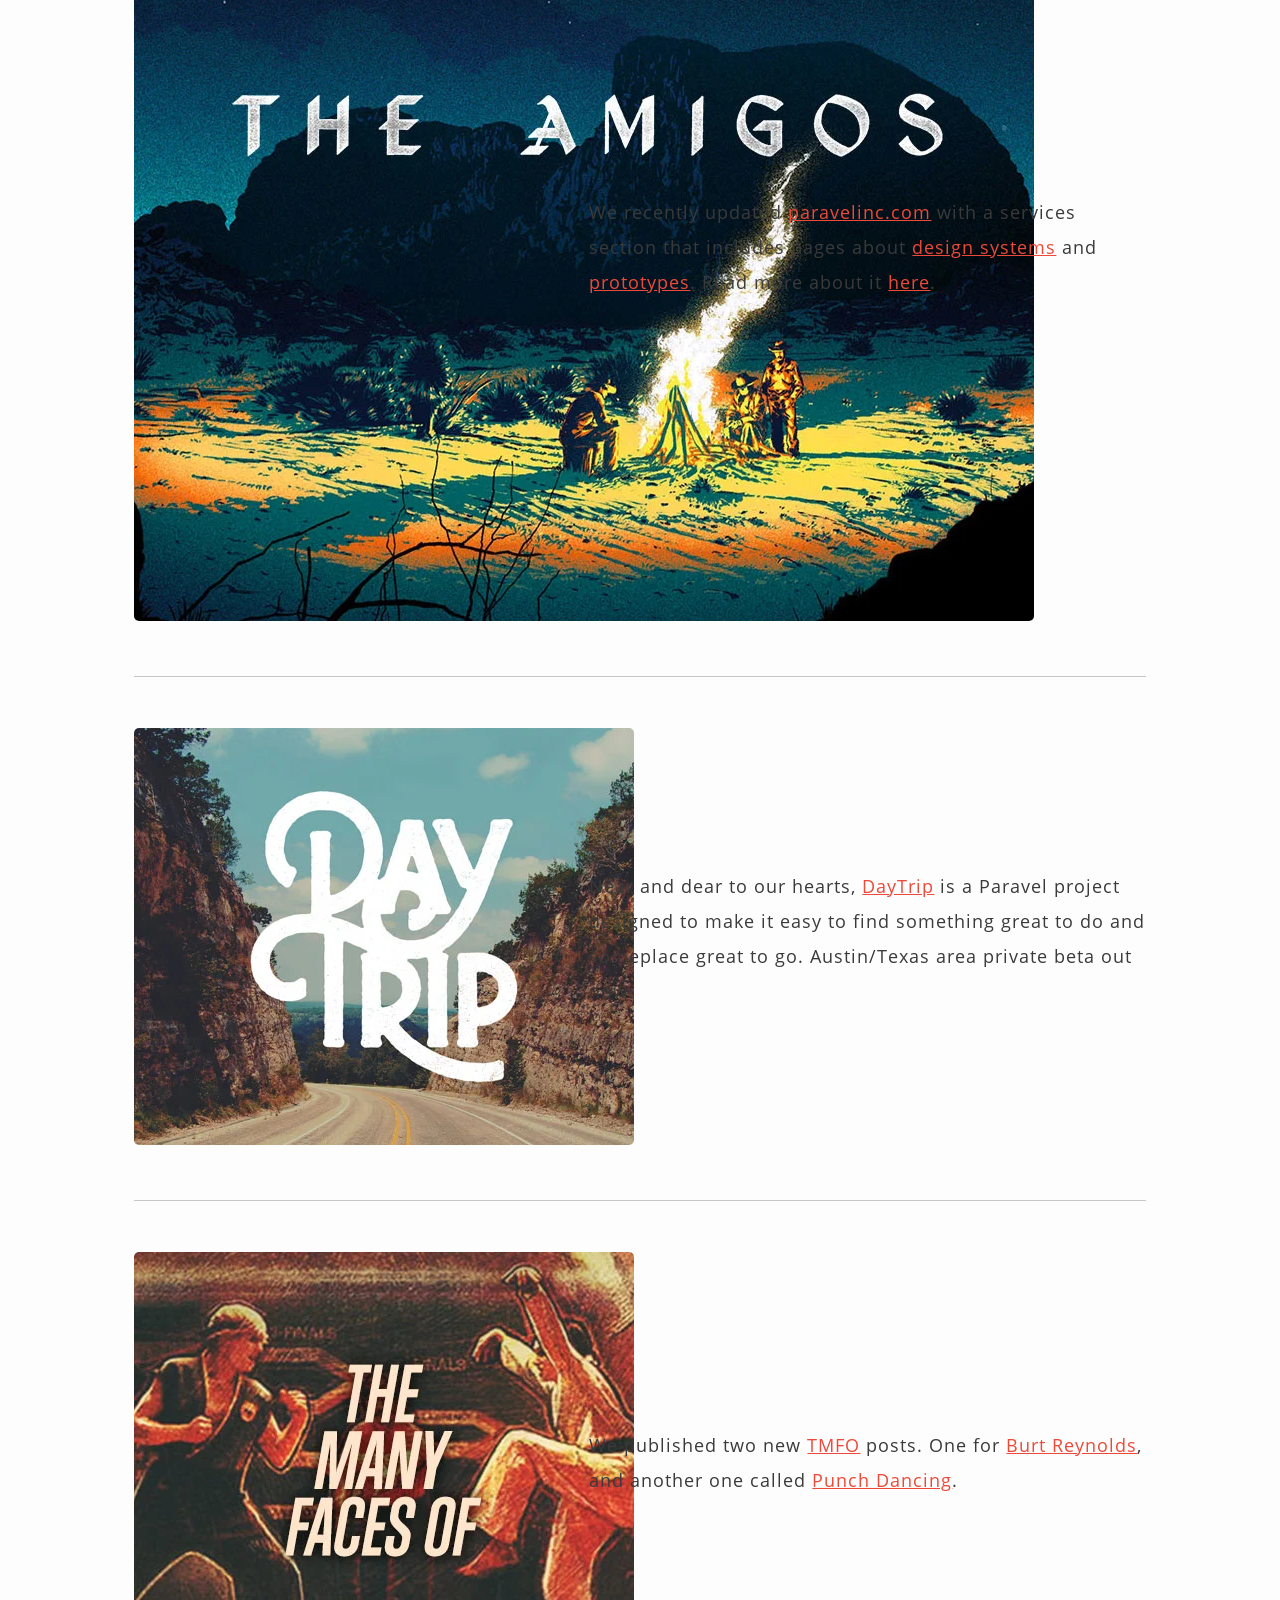
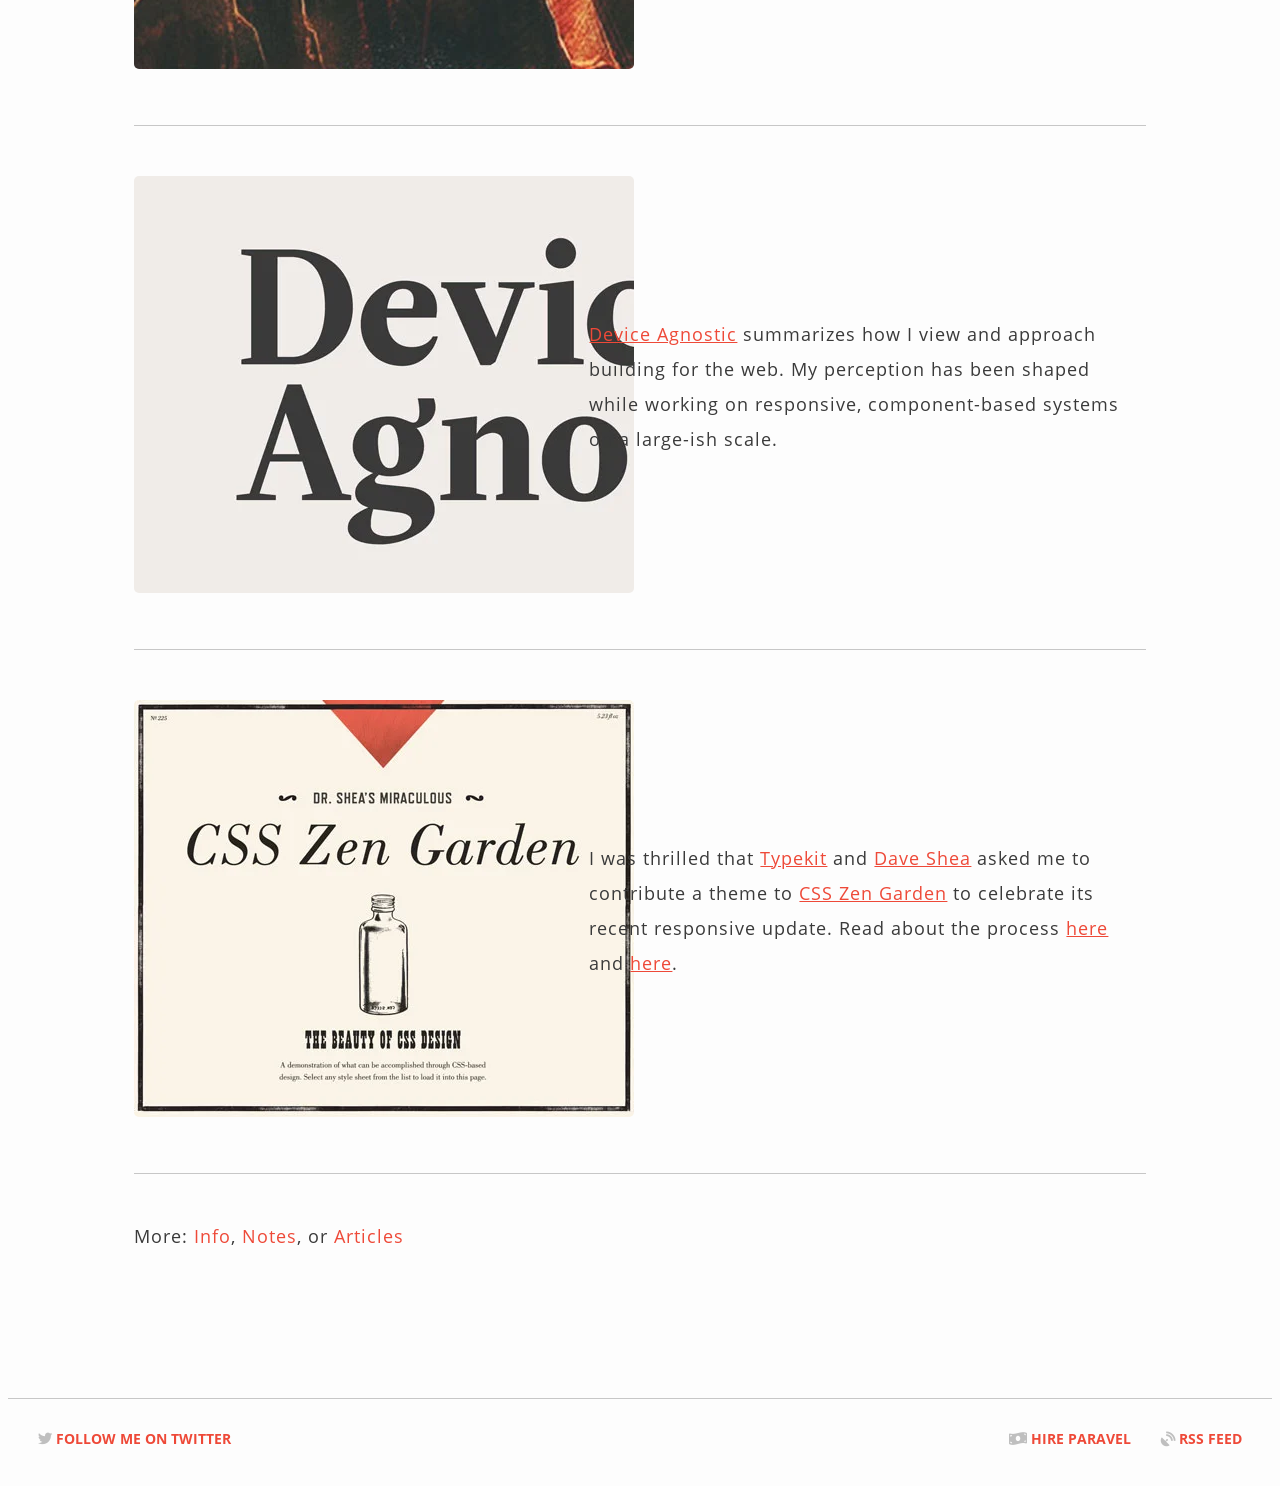
==== commit 59c95b9b: ""INFO" page structure." ====
--- a/index.html
+++ b/index.html
@@ -7,7 +7,8 @@
     <title>Home | Trent Walton (Imitacion)</title>
     <link rel="stylesheet" href="https://cdnjs.cloudflare.com/ajax/libs/font-awesome/5.15.3/css/all.min.css" integrity="sha512-iBBXm8fW90+nuLcSKlbmrPcLa0OT92xO1BIsZ+ywDWZCvqsWgccV3gFoRBv0z+8dLJgyAHIhR35VZc2oM/gI1w==" crossorigin="anonymous" referrerpolicy="no-referrer" />
     <link rel="stylesheet" href="css/normalize.css">
-    <link rel="stylesheet" href="css/style.css">
+    <link rel="stylesheet" href="css/styles.css">
+    <link rel="stylesheet" href="css/index.css">
   </head>
   <body>
     <div class="container--flex">
@@ -21,7 +22,7 @@
         <nav class="header__nav">
           <a class="header__nav__link" href="#">NOTES</a>
           <a class="header__nav__link" href="#">ARTICLES</a>
-          <a class="header__nav__link" href="#">INFO</a>
+          <a class="header__nav__link" href="info.html">INFO</a>
           <a class="header__nav__link" href="#">SEARCH</a>
         </nav>
       </header>
@@ -120,7 +121,7 @@
 
             <!-- Main__Article__More -->
             <div class="main__article__more">
-              <p class="main__article__more__txt">More: <a class="main__article__more__txt__link" href="#">Info</a>, <a class="main__article__more__txt__link" href="#">Notes</a>, or <a class="main__article__more__txt__link" href="#">Articles</a></p>
+              <p class="main__article__more__txt">More: <a class="main__article__more__txt__link" href="info.html">Info</a>, <a class="main__article__more__txt__link" href="#">Notes</a>, or <a class="main__article__more__txt__link" href="#">Articles</a></p>
             </div>
           </article>
         </div>
--- a/css/styles.css
+++ b/css/styles.css
@@ -0,0 +1,208 @@
+
+
+/* ---------- Fonts ---------- */
+@font-face {
+  font-family: "Lobster";
+  src: url(../fonts/Lobster-Regular.ttf);
+}
+@font-face {
+  font-family: "Bebas Neue";
+  src: url(../fonts/BebasNeue-Regular.ttf);
+}
+@font-face {
+  font-family: "Open Sans";
+  font-weight: lighter;
+  src: url(../fonts/OpenSans-Light.ttf);
+}
+@font-face {
+  font-family: "Open Sans";
+  src: url(../fonts/OpenSans-Regular.ttf);
+}
+@font-face {
+  font-family: "Open Sans";
+  font-weight: bold;
+  src: url(../fonts/OpenSans-Bold.ttf);
+}
+
+/* ---------- All --------- */
+body {
+  background: rgb(253, 253, 253);
+  font-family: "Open Sans", sans-serif;
+  font-weight: lighter;
+  color: #3a3a3a;
+}
+
+h1, h2, h3, h4, h5, h6 {
+  font-family: "Bebas Neue";
+}
+
+a {
+  color: #EE4938;
+  text-decoration: none;
+  transition: color 0.2s ease-out;
+}
+
+a:hover {
+  color: #A8291C;
+  transition: color 0.1s ease-out;
+}
+
+.container--flex {
+  display: flex;
+  flex-wrap: wrap;
+}
+
+/* ---------- Header --------- */
+.header {
+  margin-bottom: 80px;
+  padding: 20px;
+  
+  display: flex;
+  flex: 100%;
+  justify-content: space-between;
+  align-items: center;
+}
+
+/* ---------- Header__Logo --------- */
+.header__logo {
+  background: #3a3a3a;
+  width: 70px;
+  height: 70px;
+  border-radius: 50%;
+  cursor: pointer;
+  transition: box-shadow 0.3s ease-out;
+
+  display: flex;
+  justify-content: center;
+  align-items: center;
+}
+
+.header__logo:hover {
+  box-shadow: 0 0 5px #A8291C;
+  transition: box-shadow 0.3s ease-out;
+}
+
+.header__logo__link {
+  color: #fff;
+  font-family: "Lobster";
+  font-size: 2.8em;
+  transition: color 0.3s ease-out;
+}
+
+.header__logo__link:hover {
+  color: #f04532;
+  transition: color 0.3s ease-out;
+}
+
+/* ---------- Header__Nav --------- */
+.header__nav__link {
+  padding-right: 20px;
+  color: #3a3a3a;
+  font-weight: bold;
+  font-size: 0.9em;
+  transition: color 0.2s ease-out;
+}
+
+.header__nav__link:hover {
+  color: #EE4938;
+  transition: color 0.1s ease-out;
+}
+
+/* ---------- Main --------- */
+.container {
+  min-width: 250px;
+  margin: 0 auto;
+  width: 63%;
+}
+
+/* ---------- Footer --------- */
+.footer {
+  padding: 30px;
+  border-top: 1px solid rgba(146, 146, 146, 0.5);
+  font-weight: bold;
+  font-size: .9em;
+
+  display: flex;
+  flex: 100%;
+  justify-content: space-between;
+}
+
+.footer__contact {
+  display: flex;
+}
+
+.footer__contact__links {
+  margin-left: 30px;
+}
+
+.footer [class*="fa-"] {
+  color: rgb(191, 191, 191);
+}
+
+/* ---------- Responsive --------- */
+@media screen and (max-width: 1400px) {
+  .container {
+    width: 80%;
+  }
+}
+
+@media screen and (max-width: 1024px) {
+  .header__logo {
+    width: 60px;
+    height: 60px;
+  }
+  .header__logo__link {
+    font-size: 2.3em;
+  }
+}
+
+@media screen and (max-width: 800px) {
+  .header {
+    border-bottom: 1px solid rgba(146, 146, 146, 0.5);
+  }
+  .header__nav__link {
+    font-size: 1em;
+  }
+  .container {
+    width: 85%;
+  }
+  .footer {
+    font-size: 1em;
+
+    flex-direction: column;
+  }
+  .footer__contact {
+    flex-direction: column;
+  }
+  .footer__contact__links {
+    margin: 0;
+    margin-top: 15px;
+  }
+}
+
+@media screen and (max-width: 680px) {
+  .container {
+    width: 85%;
+  }
+}
+
+@media screen and (max-width: 480px) {
+  .header {
+    flex-direction: column;
+    margin-bottom: 50px;
+  }
+  .header__logo {
+    width: 50px;
+    height: 50px;
+  }
+  .header__logo__link {
+    font-size: 1.9em;
+  }
+  .header__nav {
+    margin-top: 20px;
+  }
+  .header__nav__link {
+    padding: 0 5px;
+    font-size: 1em;
+  }
+}
--- a/css/index.css
+++ b/css/index.css
@@ -0,0 +1,147 @@
+/* ---------- Main__Title --------- */
+.main__article__title {
+  border-bottom: 1px solid rgba(146, 146, 146, 0.5);
+
+  display: flex;
+  flex-direction: column;
+  flex: 100%;
+}
+
+.main__article__title__txt {
+  margin: 0;
+  font-size: 4.8em;
+  letter-spacing: 3px;
+  line-height: 1.25;
+}
+
+.main__article__title__links {
+  margin: 20px 0 50px 0;
+  font-size: 1.4em;
+}
+
+/* ---------- Main__Article__Section --------- */
+.main__article__section {
+  padding: 5% 0;
+  border-bottom: 1px solid rgba(146, 146, 146, 0.5);
+
+  display: flex;
+}
+
+/* ---------- Main__Article__Section__Img --------- */
+.main__article__section__img {
+  width: 40%;
+}
+
+.main__article__section__img__image {
+  cursor: pointer;
+  border-radius: 5px;
+  transition: all 0.3s ease-out;
+}
+
+.main__article__section__img__image:hover {  
+  opacity: 0.8;
+  transform: scale(1.01);
+  transition: all 0.2s ease-out;
+}
+
+/* ---------- Main__Article__Section__Txt --------- */
+.main__article__section__txt {
+  margin-left: 5%;
+
+  display: flex;
+  flex: 60%;
+  align-items: center;
+}
+
+.main__article__section__txt__text {
+  font-size: 1.3em;
+  letter-spacing: 1px;
+  line-height: 2;
+}
+
+.main__article__section__txt__text__link {
+  text-decoration: underline;
+}
+
+/* ---------- Main__Article__More --------- */
+.main__article__more {
+  margin-top: 50px;
+  margin-bottom: 150px;
+}
+
+.main__article__more__txt {
+  font-size: 1.3em;
+  letter-spacing: 1px;
+}
+
+/* ---------- Responsive --------- */
+@media screen and (max-width: 1400px) {
+  .main__article__title__txt {
+    font-size: 3.8em;
+  }
+  .main__article__title__links {
+    font-size: 1.1em;
+  }
+  .main__article__section__txt__text {
+    font-size: 1.1em;
+  }
+  .main__article__more__txt {
+    font-size: 1.1em;
+  }
+}
+
+@media screen and (max-width: 1024px) {
+  .main__article__title__txt {
+    font-size: 2.8em;
+  }
+}
+
+@media screen and (max-width: 800px) {
+  .main__article__title__links {
+    font-size: 1.1em;
+  }
+  .main__article__section__txt__text {
+    font-size: 1em;
+    line-height: 1.5;
+  }
+  .main__article__more {
+    margin-top: 25px;
+    margin-bottom: 100px;
+  }
+  .main__article__more__txt {
+    font-size: 1em;
+  }
+}
+
+@media screen and (max-width: 680px) {
+  .main__article__title__txt {
+    font-size: 2.5em;
+  }
+  .main__article__section {
+    flex-direction: column;
+  }
+  .main__article__section__img {
+    width: 100%;
+  }
+  .main__article__section__txt {
+    margin-left: 0;
+  }
+  .main__article__section__txt__text {
+    font-size: 1.1em;
+  }
+  .main__article__more__txt {
+    font-size: 1.1em;
+  }
+}
+
+@media screen and (max-width: 480px) {
+  .main__article__title__txt {
+    font-size: 2.3em;
+  }
+  .main__article__title__links {
+    font-size: 1em;
+  }
+  .main__article__section__txt__text {
+    line-height: 1.8;
+  }
+}
